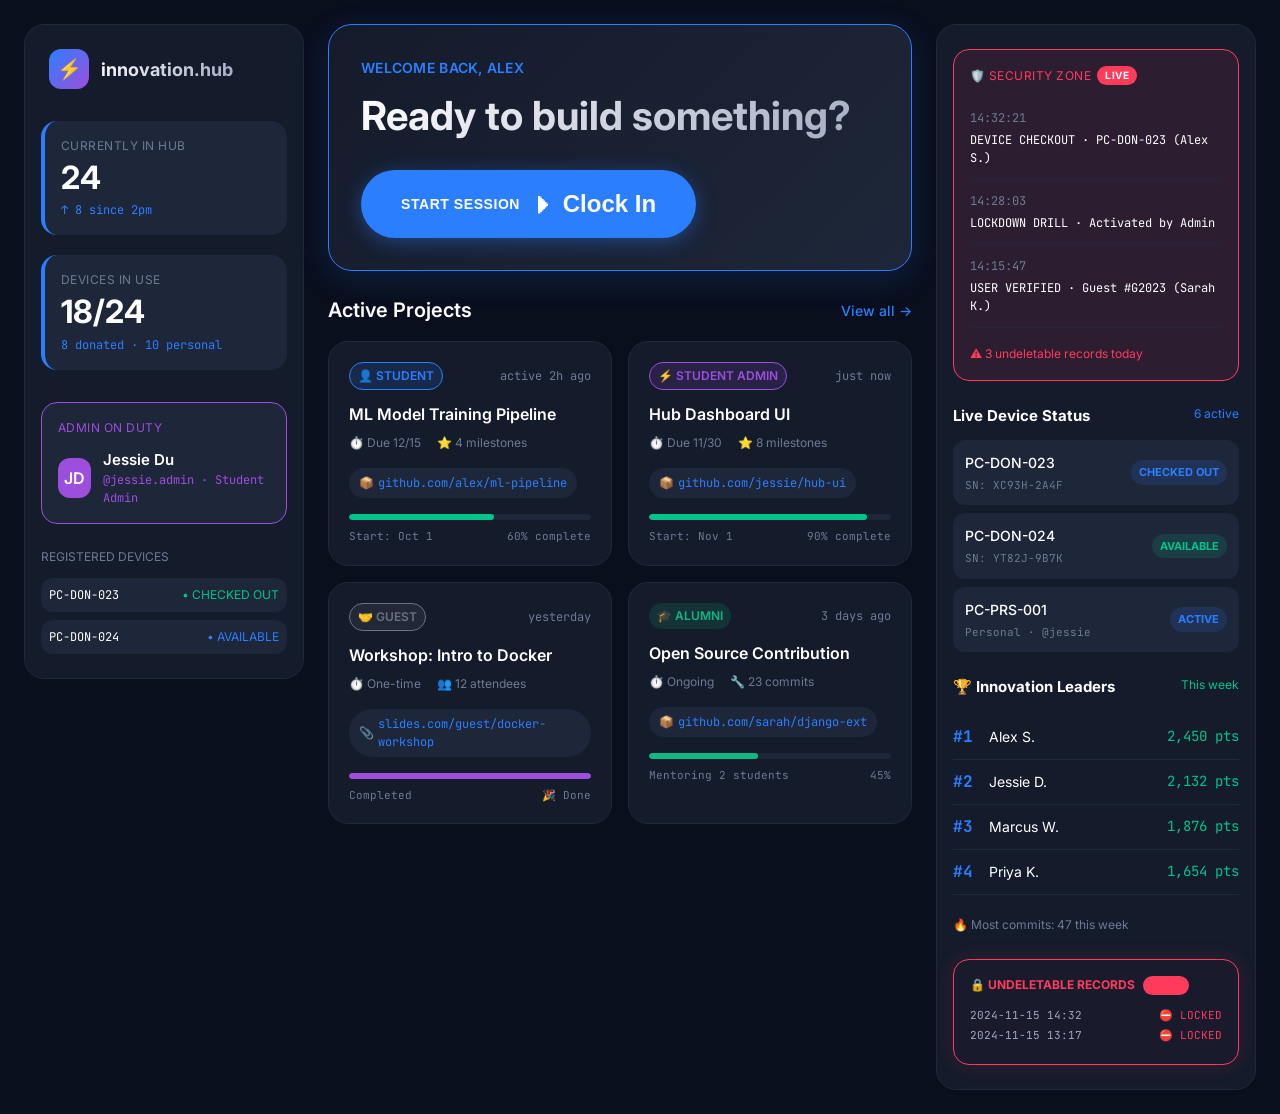
==== index.html @ 94e1a9c0 "first commit" ====
<!DOCTYPE html>
<html lang="en">
<head>
    <meta charset="UTF-8">
    <meta name="viewport" content="width=device-width, initial-scale=1.0">
    <title>Innovation Hub · Dashboard</title>
    <link rel="preconnect" href="https://fonts.googleapis.com">
    <link rel="preconnect" href="https://fonts.gstatic.com" crossorigin>
    <link href="https://fonts.googleapis.com/css2?family=Inter:wght@400;500;600;700&family=JetBrains+Mono:wght@400;500&display=swap" rel="stylesheet">
    <link rel="stylesheet" href="./static/css/color-pallee.css">
    <link rel="stylesheet" href="./static/css/typography-scale.css">
    <style>
        * {
            margin: 0;
            padding: 0;
            box-sizing: border-box;
        }

        body {
            font-family: 'Inter', sans-serif;
            background-color: #0A0F1E;
            color: #FFFFFF;
            line-height: 1.5;
            padding: 24px;
            min-height: 100vh;
        }

        .dashboard {
            max-width: 1440px;
            margin: 0 auto;
            display: grid;
            grid-template-columns: 280px 1fr 320px;
            gap: 24px;
        }

        /* Sidebar Styles */
        .sidebar {
            background-color: #141B2B;
            border-radius: 20px;
            padding: 24px 16px;
            height: fit-content;
            border: 1px solid #1E293B;
        }

        .hub-logo {
            display: flex;
            align-items: center;
            gap: 12px;
            margin-bottom: 32px;
            padding: 0 8px;
        }

        .logo-icon {
            width: 40px;
            height: 40px;
            background: linear-gradient(135deg, #2B7FFF, #9D4EDD);
            border-radius: 12px;
            display: flex;
            align-items: center;
            justify-content: center;
            font-weight: 700;
            font-size: 20px;
        }

        .logo-text {
            font-weight: 700;
            font-size: 18px;
            background: linear-gradient(135deg, #FFFFFF, #A0A8C0);
            -webkit-background-clip: text;
            -webkit-text-fill-color: transparent;
        }

        .stats-grid {
            display: flex;
            flex-direction: column;
            gap: 20px;
            margin-bottom: 32px;
        }

        .stat-item {
            background-color: #1E2639;
            border-radius: 16px;
            padding: 16px;
            border-left: 4px solid #2B7FFF;
        }

        .stat-label {
            font-size: 0.75rem;
            text-transform: uppercase;
            letter-spacing: 0.04em;
            color: #6E7A94;
            margin-bottom: 4px;
        }

        .stat-value {
            font-size: 2rem;
            font-weight: 700;
            line-height: 1.2;
        }

        .stat-sub {
            font-family: 'JetBrains Mono', monospace;
            font-size: 0.75rem;
            color: #2B7FFF;
            margin-top: 4px;
        }

        .admin-on-duty {
            background-color: #1E2639;
            border-radius: 16px;
            padding: 16px;
            border: 1px solid #9D4EDD;
        }

        .admin-header {
            font-size: 0.75rem;
            text-transform: uppercase;
            color: #9D4EDD;
            letter-spacing: 0.04em;
            margin-bottom: 12px;
        }

        .admin-profile {
            display: flex;
            align-items: center;
            gap: 12px;
        }

        .admin-avatar {
            width: 40px;
            height: 40px;
            background: #9D4EDD;
            border-radius: 12px;
            display: flex;
            align-items: center;
            justify-content: center;
            font-weight: 600;
        }

        .admin-info h4 {
            font-size: 0.9375rem;
            font-weight: 600;
        }

        .admin-info p {
            font-family: 'JetBrains Mono', monospace;
            font-size: 0.75rem;
            color: #9D4EDD;
        }

        /* Main Content */
        .main-content {
            display: flex;
            flex-direction: column;
            gap: 24px;
        }

        .hero-section {
            background: linear-gradient(135deg, #141B2B 0%, #1E2639 100%);
            border-radius: 24px;
            padding: 32px;
            border: 1px solid #2B7FFF;
            box-shadow: 0 8px 32px rgba(43, 127, 255, 0.15);
        }

        .welcome-message {
            font-size: 0.875rem;
            color: #2B7FFF;
            margin-bottom: 8px;
            font-weight: 600;
            letter-spacing: 0.02em;
        }

        .hero-title {
            font-size: 2.5rem;
            font-weight: 700;
            margin-bottom: 24px;
            background: linear-gradient(135deg, #FFFFFF, #A0A8C0);
            -webkit-background-clip: text;
            -webkit-text-fill-color: transparent;
        }

        .clock-button {
            background: #2B7FFF;
            border: none;
            color: white;
            font-size: 1.5rem;
            font-weight: 600;
            padding: 20px 40px;
            border-radius: 60px;
            cursor: pointer;
            transition: all 0.2s;
            box-shadow: 0 4px 20px rgba(43, 127, 255, 0.4);
            width: fit-content;
            display: inline-flex;
            align-items: center;
            gap: 12px;
        }

        .clock-button.active {
            background: #00C48C;
            box-shadow: 0 4px 20px rgba(0, 196, 140, 0.3);
        }

        .clock-button:active {
            transform: scale(0.98);
        }

        .clock-button .status-text {
            font-size: 0.875rem;
            font-weight: 700;
            text-transform: uppercase;
            letter-spacing: 0.04em;
        }

        /* Projects Grid */
        .section-header {
            display: flex;
            justify-content: space-between;
            align-items: center;
            margin-bottom: 16px;
        }

        .section-header h2 {
            font-size: 1.25rem;
            font-weight: 600;
        }

        .view-all {
            font-size: 0.875rem;
            color: #2B7FFF;
            text-decoration: none;
            font-weight: 500;
        }

        .projects-grid {
            display: grid;
            grid-template-columns: repeat(2, 1fr);
            gap: 16px;
        }

        .project-card {
            background-color: #141B2B;
            border-radius: 20px;
            padding: 20px;
            border: 1px solid #1E293B;
            transition: all 0.2s;
        }

        .project-card:hover {
            border-color: #2B7FFF;
            transform: translateY(-2px);
        }

        .project-header {
            display: flex;
            justify-content: space-between;
            align-items: center;
            margin-bottom: 12px;
        }

        .user-badge {
            display: flex;
            align-items: center;
            gap: 6px;
            padding: 4px 8px;
            border-radius: 30px;
            font-size: 0.75rem;
            font-weight: 600;
        }

        .badge-student {
            background: rgba(43, 127, 255, 0.15);
            color: #2B7FFF;
            border: 1px solid #2B7FFF;
        }

        .badge-admin {
            background: rgba(157, 78, 221, 0.15);
            color: #9D4EDD;
            border: 1px solid #9D4EDD;
        }

        .badge-guest {
            background: rgba(107, 114, 128, 0.15);
            color: #6B7280;
            border: 1px solid #6B7280;
        }

        .project-title {
            font-size: 1rem;
            font-weight: 600;
            margin-bottom: 8px;
        }

        .project-meta {
            display: flex;
            gap: 16px;
            margin-bottom: 16px;
            font-size: 0.75rem;
            color: #6E7A94;
        }

        .github-link {
            font-family: 'JetBrains Mono', monospace;
            font-size: 0.75rem;
            color: #2B7FFF;
            text-decoration: none;
            display: flex;
            align-items: center;
            gap: 4px;
            background: #1E2639;
            padding: 6px 10px;
            border-radius: 30px;
            width: fit-content;
        }

        .timeline-bar {
            background: #1E2639;
            height: 6px;
            border-radius: 3px;
            margin: 16px 0 8px;
            overflow: hidden;
        }

        .timeline-progress {
            height: 100%;
            background: #00C48C;
            border-radius: 3px;
            width: 75%; /* Example progress */
        }

        .timeline-labels {
            display: flex;
            justify-content: space-between;
            font-size: 0.6875rem;
            color: #6E7A94;
            font-family: 'JetBrains Mono', monospace;
        }

        /* Right Panel */
        .right-panel {
            background-color: #141B2B;
            border-radius: 20px;
            padding: 24px 16px;
            border: 1px solid #1E293B;
        }

        .security-status {
            background: rgba(255, 59, 92, 0.1);
            border: 1px solid #FF3B5C;
            border-radius: 16px;
            padding: 16px;
            margin-bottom: 24px;
        }

        .security-title {
            font-size: 0.75rem;
            text-transform: uppercase;
            color: #FF3B5C;
            letter-spacing: 0.04em;
            margin-bottom: 12px;
            display: flex;
            align-items: center;
            gap: 6px;
        }

        .security-badge {
            background: #FF3B5C;
            color: white;
            padding: 2px 8px;
            border-radius: 30px;
            font-size: 0.625rem;
            font-weight: 700;
        }

        .audit-entry {
            font-family: 'JetBrains Mono', monospace;
            font-size: 0.75rem;
            padding: 12px 0;
            border-bottom: 1px solid #1E293B;
        }

        .audit-entry:last-child {
            border-bottom: none;
        }

        .audit-time {
            color: #6E7A94;
            margin-bottom: 4px;
        }

        .audit-action {
            color: #FFFFFF;
        }

        .device-list {
            margin-top: 24px;
        }

        .device-item {
            display: flex;
            justify-content: space-between;
            align-items: center;
            padding: 12px;
            background: #1E2639;
            border-radius: 12px;
            margin-bottom: 8px;
        }

        .device-info {
            display: flex;
            flex-direction: column;
            gap: 4px;
        }

        .device-name {
            font-size: 0.875rem;
            font-weight: 500;
        }

        .device-serial {
            font-family: 'JetBrains Mono', monospace;
            font-size: 0.6875rem;
            color: #6E7A94;
        }

        .device-status {
            font-size: 0.6875rem;
            font-weight: 700;
            text-transform: uppercase;
            padding: 4px 8px;
            border-radius: 30px;
        }

        .status-available {
            background: rgba(0, 196, 140, 0.15);
            color: #00C48C;
        }

        .status-checkedout {
            background: rgba(43, 127, 255, 0.15);
            color: #2B7FFF;
        }

        .leaderboard-preview {
            margin-top: 24px;
        }

        .leaderboard-item {
            display: flex;
            align-items: center;
            gap: 12px;
            padding: 10px 0;
            border-bottom: 1px solid #1E293B;
        }

        .rank {
            font-family: 'JetBrains Mono', monospace;
            font-weight: 700;
            color: #2B7FFF;
            width: 24px;
        }

        .leaderboard-name {
            flex: 1;
            font-size: 0.875rem;
        }

        .leaderboard-points {
            font-family: 'JetBrains Mono', monospace;
            font-size: 0.875rem;
            color: #00C48C;
        }

        /* Session Summary Modal (Micro-interaction) */
        .session-summary {
            position: fixed;
            bottom: 24px;
            right: 24px;
            background: #1E2639;
            border-left: 4px solid #00C48C;
            border-radius: 16px;
            padding: 16px 24px;
            box-shadow: 0 8px 32px rgba(0, 0, 0, 0.4);
            animation: slideIn 0.3s ease;
            max-width: 320px;
        }

        .summary-title {
            font-size: 0.75rem;
            text-transform: uppercase;
            color: #00C48C;
            margin-bottom: 8px;
        }

        .summary-stats {
            display: flex;
            gap: 24px;
            font-family: 'JetBrains Mono', monospace;
        }

        .summary-stat {
            display: flex;
            flex-direction: column;
        }

        .summary-label {
            font-size: 0.625rem;
            color: #6E7A94;
        }

        .summary-value {
            font-size: 1rem;
            font-weight: 600;
        }

        @keyframes slideIn {
            from {
                transform: translateX(100%);
                opacity: 0;
            }
            to {
                transform: translateX(0);
                opacity: 1;
            }
        }

        /* Security Zone Glow */
        .undeletable-section {
            border: 1px solid #FF3B5C;
            box-shadow: 0 0 20px rgba(255, 59, 92, 0.15);
            border-radius: 16px;
            padding: 16px;
            margin-top: 24px;
            background: rgba(255, 59, 92, 0.02);
        }

        .undeletable-header {
            display: flex;
            align-items: center;
            gap: 8px;
            color: #FF3B5C;
            font-size: 0.75rem;
            font-weight: 700;
            text-transform: uppercase;
            margin-bottom: 12px;
        }
    </style>
</head>
<body>
    <div class="dashboard">
        <!-- Left Sidebar - Stats & Admin -->
        <aside class="sidebar">
            <div class="hub-logo">
                <div class="logo-icon">⚡</div>
                <div class="logo-text">innovation.hub</div>
            </div>

            <div class="stats-grid">
                <div class="stat-item">
                    <div class="stat-label">Currently in Hub</div>
                    <div class="stat-value">24</div>
                    <div class="stat-sub">↑ 8 since 2pm</div>
                </div>
                <div class="stat-item">
                    <div class="stat-label">Devices in Use</div>
                    <div class="stat-value">18/24</div>
                    <div class="stat-sub">8 donated · 10 personal</div>
                </div>
            </div>

            <div class="admin-on-duty">
                <div class="admin-header">Admin on duty</div>
                <div class="admin-profile">
                    <div class="admin-avatar">JD</div>
                    <div class="admin-info">
                        <h4>Jessie Du</h4>
                        <p>@jessie.admin · Student Admin</p>
                    </div>
                </div>
            </div>

            <!-- Quick device registry -->
            <div style="margin-top: 24px;">
                <div style="font-size:0.75rem; color:#6E7A94; margin-bottom:12px;">REGISTERED DEVICES</div>
                <div style="display:flex; flex-direction:column; gap:8px;">
                    <div style="display:flex; justify-content:space-between; align-items:center; padding:8px; background:#1E2639; border-radius:12px;">
                        <span style="font-family:'JetBrains Mono'; font-size:0.75rem;">PC-DON-023</span>
                        <span style="color:#00C48C; font-size:0.75rem;">• CHECKED OUT</span>
                    </div>
                    <div style="display:flex; justify-content:space-between; align-items:center; padding:8px; background:#1E2639; border-radius:12px;">
                        <span style="font-family:'JetBrains Mono'; font-size:0.75rem;">PC-DON-024</span>
                        <span style="color:#2B7FFF; font-size:0.75rem;">• AVAILABLE</span>
                    </div>
                </div>
            </div>
        </aside>

        <!-- Main Content Area -->
        <main class="main-content">
            <!-- Hero Section with Clock Button -->
            <section class="hero-section">
                <div class="welcome-message">WELCOME BACK, ALEX</div>
                <h1 class="hero-title">Ready to build something?</h1>
                <button class="clock-button" onclick="this.classList.toggle('active'); this.innerHTML = this.classList.contains('active') ? '<span class=\'status-text\'>ACTIVE SESSION</span> ⏸️ Pause' : '<span class=\'status-text\'>START SESSION</span> ⏵ Clock In'">
                    <span class="status-text">START SESSION</span> ⏵ Clock In
                </button>
            </section>

            <!-- Active Projects -->
            <div>
                <div class="section-header">
                    <h2>Active Projects</h2>
                    <a href="#" class="view-all">View all →</a>
                </div>

                <div class="projects-grid">
                    <!-- Project Card 1 - Student -->
                    <div class="project-card">
                        <div class="project-header">
                            <span class="user-badge badge-student">👤 STUDENT</span>
                            <span class="text-timestamp">active 2h ago</span>
                        </div>
                        <h3 class="project-title">ML Model Training Pipeline</h3>
                        <div class="project-meta">
                            <span>⏱️ Due 12/15</span>
                            <span>⭐ 4 milestones</span>
                        </div>
                        <a href="#" class="github-link">
                            <span>📦</span> github.com/alex/ml-pipeline
                        </a>
                        <div class="timeline-bar">
                            <div class="timeline-progress" style="width: 60%;"></div>
                        </div>
                        <div class="timeline-labels">
                            <span>Start: Oct 1</span>
                            <span>60% complete</span>
                        </div>
                    </div>

                    <!-- Project Card 2 - Admin -->
                    <div class="project-card">
                        <div class="project-header">
                            <span class="user-badge badge-admin">⚡ STUDENT ADMIN</span>
                            <span class="text-timestamp">just now</span>
                        </div>
                        <h3 class="project-title">Hub Dashboard UI</h3>
                        <div class="project-meta">
                            <span>⏱️ Due 11/30</span>
                            <span>⭐ 8 milestones</span>
                        </div>
                        <a href="#" class="github-link">
                            <span>📦</span> github.com/jessie/hub-ui
                        </a>
                        <div class="timeline-bar">
                            <div class="timeline-progress" style="width: 90%;"></div>
                        </div>
                        <div class="timeline-labels">
                            <span>Start: Nov 1</span>
                            <span>90% complete</span>
                        </div>
                    </div>

                    <!-- Project Card 3 - Guest -->
                    <div class="project-card">
                        <div class="project-header">
                            <span class="user-badge badge-guest">🤝 GUEST</span>
                            <span class="text-timestamp">yesterday</span>
                        </div>
                        <h3 class="project-title">Workshop: Intro to Docker</h3>
                        <div class="project-meta">
                            <span>⏱️ One-time</span>
                            <span>👥 12 attendees</span>
                        </div>
                        <a href="#" class="github-link">
                            <span>📎</span> slides.com/guest/docker-workshop
                        </a>
                        <div class="timeline-bar">
                            <div class="timeline-progress" style="width: 100%; background:#9D4EDD;"></div>
                        </div>
                        <div class="timeline-labels">
                            <span>Completed</span>
                            <span>🎉 Done</span>
                        </div>
                    </div>

                    <!-- Project Card 4 - Alumni -->
                    <div class="project-card">
                        <div class="project-header">
                            <span class="user-badge" style="background:rgba(16,185,129,0.15); color:#10B981; border-color:#10B981;">🎓 ALUMNI</span>
                            <span class="text-timestamp">3 days ago</span>
                        </div>
                        <h3 class="project-title">Open Source Contribution</h3>
                        <div class="project-meta">
                            <span>⏱️ Ongoing</span>
                            <span>🔧 23 commits</span>
                        </div>
                        <a href="#" class="github-link">
                            <span>📦</span> github.com/sarah/django-ext
                        </a>
                        <div class="timeline-bar">
                            <div class="timeline-progress" style="width: 45%; background:#10B981;"></div>
                        </div>
                        <div class="timeline-labels">
                            <span>Mentoring 2 students</span>
                            <span>45%</span>
                        </div>
                    </div>
                </div>
            </div>
        </main>

        <!-- Right Panel - Security, Devices, Leaderboard -->
        <aside class="right-panel">
            <!-- Security Zone -->
            <div class="security-status">
                <div class="security-title">
                    <span>🛡️ SECURITY ZONE</span>
                    <span class="security-badge">LIVE</span>
                </div>
                <div class="audit-entry">
                    <div class="audit-time">14:32:21</div>
                    <div class="audit-action">DEVICE CHECKOUT · PC-DON-023 (Alex S.)</div>
                </div>
                <div class="audit-entry">
                    <div class="audit-time">14:28:03</div>
                    <div class="audit-action">LOCKDOWN DRILL · Activated by Admin</div>
                </div>
                <div class="audit-entry">
                    <div class="audit-time">14:15:47</div>
                    <div class="audit-action">USER VERIFIED · Guest #G2023 (Sarah K.)</div>
                </div>
                <div style="margin-top:12px;">
                    <span style="font-size:0.75rem; color:#FF3B5C;">⚠️ 3 undeletable records today</span>
                </div>
            </div>

            <!-- Live Device Status -->
            <div class="device-list">
                <div style="display:flex; justify-content:space-between; margin-bottom:12px;">
                    <h3 style="font-size:0.9375rem;">Live Device Status</h3>
                    <span style="font-size:0.75rem; color:#2B7FFF;">6 active</span>
                </div>
                <div class="device-item">
                    <div class="device-info">
                        <span class="device-name">PC-DON-023</span>
                        <span class="device-serial">SN: XC93H-2A4F</span>
                    </div>
                    <span class="device-status status-checkedout">CHECKED OUT</span>
                </div>
                <div class="device-item">
                    <div class="device-info">
                        <span class="device-name">PC-DON-024</span>
                        <span class="device-serial">SN: YT82J-9B7K</span>
                    </div>
                    <span class="device-status status-available">AVAILABLE</span>
                </div>
                <div class="device-item">
                    <div class="device-info">
                        <span class="device-name">PC-PRS-001</span>
                        <span class="device-serial">Personal · @jessie</span>
                    </div>
                    <span class="device-status status-checkedout">ACTIVE</span>
                </div>
            </div>

            <!-- Leaderboard Preview -->
            <div class="leaderboard-preview">
                <div style="display:flex; justify-content:space-between; margin-bottom:16px;">
                    <h3 style="font-size:0.9375rem;">🏆 Innovation Leaders</h3>
                    <span style="font-size:0.75rem; color:#00C48C;">This week</span>
                </div>
                <div class="leaderboard-item">
                    <span class="rank">#1</span>
                    <span class="leaderboard-name">Alex S.</span>
                    <span class="leaderboard-points">2,450 pts</span>
                </div>
                <div class="leaderboard-item">
                    <span class="rank">#2</span>
                    <span class="leaderboard-name">Jessie D.</span>
                    <span class="leaderboard-points">2,132 pts</span>
                </div>
                <div class="leaderboard-item">
                    <span class="rank">#3</span>
                    <span class="leaderboard-name">Marcus W.</span>
                    <span class="leaderboard-points">1,876 pts</span>
                </div>
                <div class="leaderboard-item">
                    <span class="rank">#4</span>
                    <span class="leaderboard-name">Priya K.</span>
                    <span class="leaderboard-points">1,654 pts</span>
                </div>
                <div style="margin-top:16px;">
                    <span style="font-size:0.75rem; color:#6E7A94;">🔥 Most commits: 47 this week</span>
                </div>
            </div>

            <!-- Undeletable Records Section (Admin Only) -->
            <div class="undeletable-section">
                <div class="undeletable-header">
                    <span>🔒 UNDELETABLE RECORDS</span>
                    <span style="font-size:0.625rem; background:#FF3B5C; padding:2px 6px; border-radius:30px;">ADMIN</span>
                </div>
                <div style="font-family:'JetBrains Mono'; font-size:0.6875rem; color:#A0A8C0;">
                    <div style="display:flex; justify-content:space-between; margin-bottom:4px;">
                        <span>2024-11-15 14:32</span>
                        <span style="color:#FF3B5C;">⛔ LOCKED</span>
                    </div>
                    <div style="display:flex; justify-content:space-between; margin-bottom:4px;">
                        <span>2024-11-15 13:17</span>
                        <span style="color:#FF3B5C;">⛔ LOCKED</span>
                    </div>
                </div>
            </div>
        </aside>

        <!-- Session Summary Micro-interaction (Shown after clock-out) -->
        <div class="session-summary" style="display: none;" id="sessionSummary">
            <div class="summary-title">SESSION COMPLETE</div>
            <div class="summary-stats">
                <div class="summary-stat">
                    <span class="summary-label">ACTIVE</span>
                    <span class="summary-value">3h 20m</span>
                </div>
                <div class="summary-stat">
                    <span class="summary-label">PAUSED</span>
                    <span class="summary-value">24m</span>
                </div>
                <div class="summary-stat">
                    <span class="summary-label">DEVICE</span>
                    <span class="summary-value">PC-04</span>
                </div>
            </div>
        </div>
    </div>

    <script>
        // Toggle session summary demo
        document.querySelector('.clock-button').addEventListener('click', function(e) {
            if (!this.classList.contains('active')) {
                // Clock out - show summary
                document.getElementById('sessionSummary').style.display = 'block';
                setTimeout(() => {
                    document.getElementById('sessionSummary').style.display = 'none';
                }, 4000);
            }
        });
    </script>
</body>
</html>
---- static/css/color-pallee.css ----
:root {
  /* Primary Backgrounds */
  --bg-deep-space: #0A0F1E;      /* Main background */
  --bg-elevated: #141B2B;        /* Cards & sidebars */
  --bg-higher: #1E2639;          /* Hover states, inputs */
  
  /* Accent Colors */
  --accent-cyber-blue: #2B7FFF;   /* Primary actions, links */
  --accent-success-green: #00C48C; /* Active, clocked in */
  --accent-warning-orange: #FF8800; /* Paused, warnings */
  --accent-alert-red: #FF3B5C;     /* Security alerts, errors */
  
  /* Role-based Borders */
  --role-student: #2B7FFF;        /* Blue - Active Student */
  --role-admin: #9D4EDD;           /* Purple - Student Admin */
  --role-guest: #6B7280;           /* Gray - Guest */
  --role-alumni: #10B981;           /* Green - Alumni */
  
  /* Text Colors */
  --text-primary: #FFFFFF;
  --text-secondary: #A0A8C0;
  --text-tertiary: #6E7A94;
  --text-on-accent: #FFFFFF;
  
  /* Borders & Dividers */
  --border-subtle: #1E293B;
  --border-focus: #2B7FFF;
  
  /* Security Zone (Undeletable Records) */
  --security-glow: rgba(255, 59, 92, 0.15);
  --security-border: #FF3B5C;
}
---- static/css/typography-scale.css ----
/* Font Families */
:root {
  --font-primary: 'Inter', -apple-system, BlinkMacSystemFont, sans-serif;
  --font-mono: 'JetBrains Mono', 'Source Code Pro', monospace;
}

/* Type Scale */
.text-display {  /* Dashboard titles */
  font-family: var(--font-primary);
  font-size: 2.5rem;
  font-weight: 700;
  line-height: 1.2;
  letter-spacing: -0.02em;
}

.text-heading {  /* Section headers */
  font-family: var(--font-primary);
  font-size: 1.25rem;
  font-weight: 600;
  line-height: 1.4;
}

.text-body {     /* Descriptions, project text */
  font-family: var(--font-primary);
  font-size: 0.9375rem;
  font-weight: 400;
  line-height: 1.5;
  color: var(--text-secondary);
}

.text-mono {     /* Serial numbers, MAC addresses, GitHub links */
  font-family: var(--font-mono);
  font-size: 0.875rem;
  font-weight: 400;
  letter-spacing: -0.01em;
}

.text-status {   /* CLOCKED IN, PAUSED, etc */
  font-family: var(--font-primary);
  font-size: 0.75rem;
  font-weight: 700;
  text-transform: uppercase;
  letter-spacing: 0.04em;
}

.text-timestamp { /* 2 min ago, 14:32 */
  font-family: var(--font-mono);
  font-size: 0.75rem;
  color: var(--text-tertiary);
}
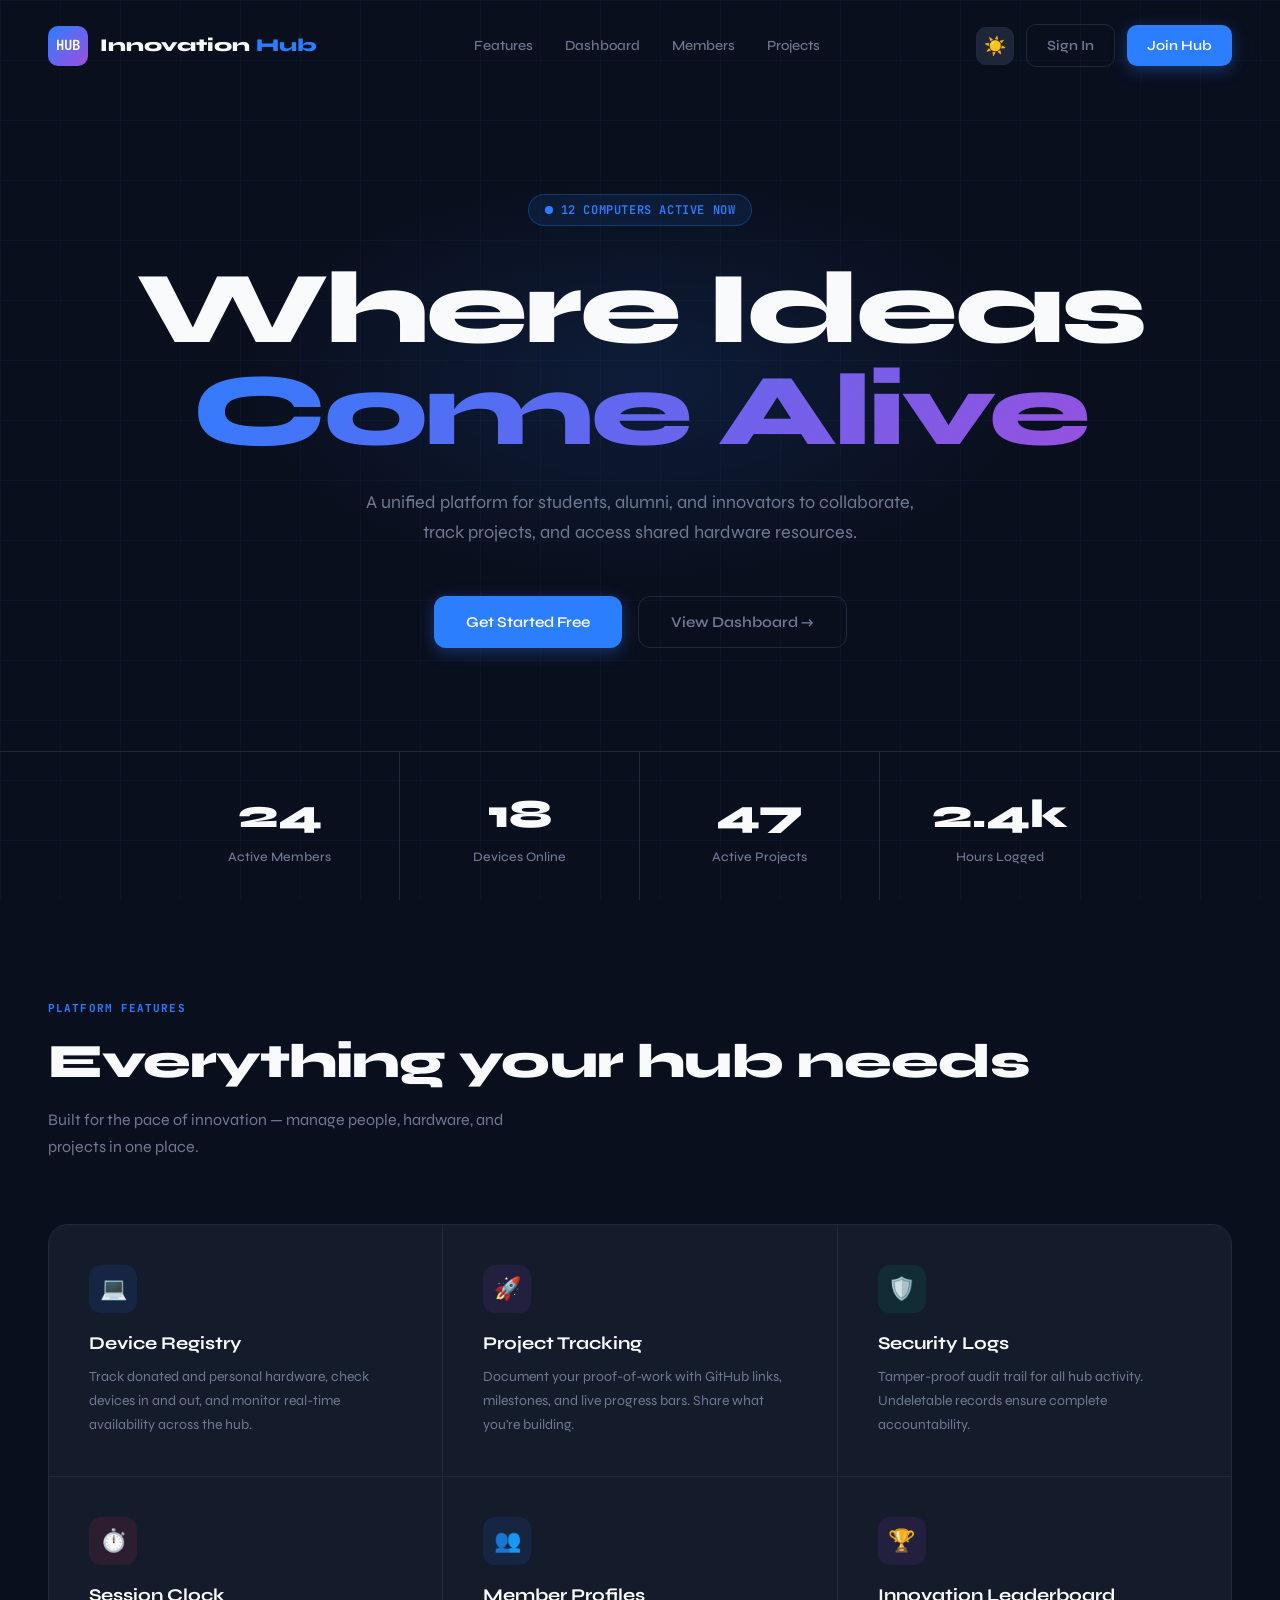
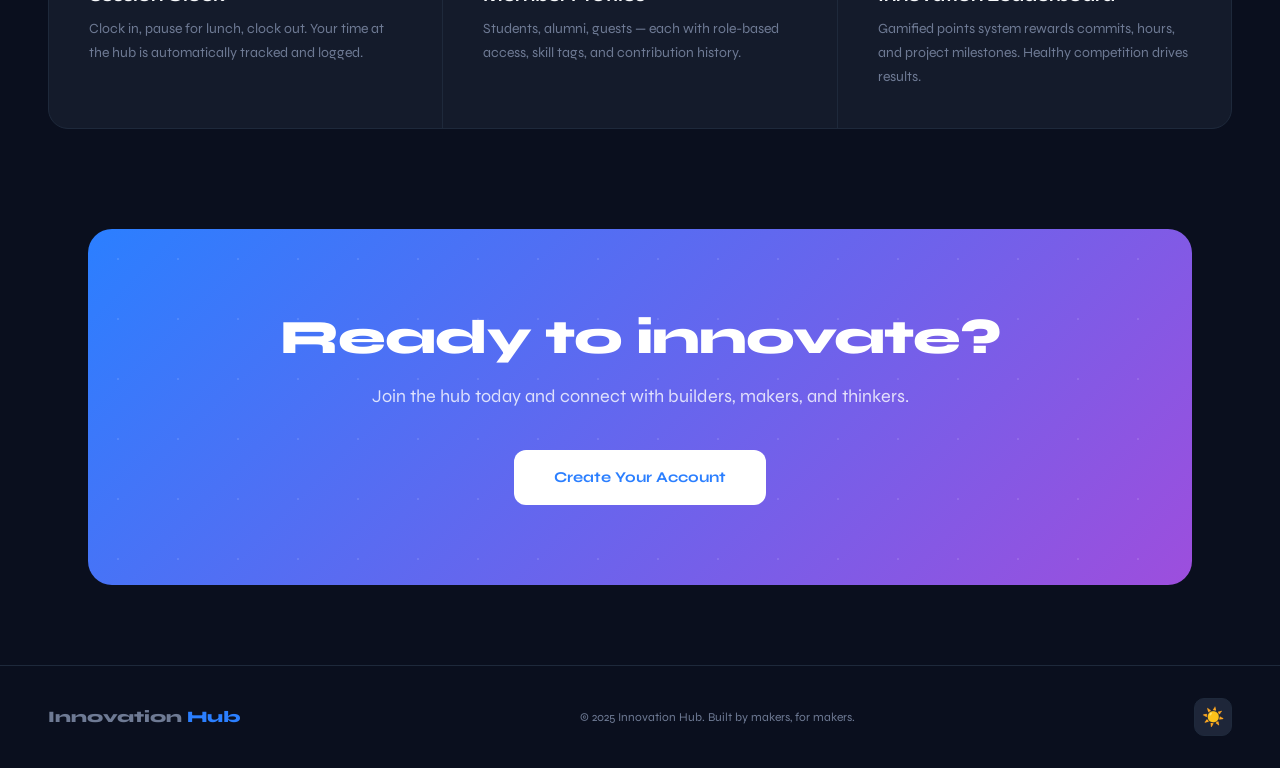
==== commit 880034c9: "new UI pages" ====
--- a/index.html
+++ b/index.html
@@ -1,851 +1,292 @@
 <!DOCTYPE html>
-<html lang="en">
+<html lang="en" data-theme="dark">
 <head>
-    <meta charset="UTF-8">
-    <meta name="viewport" content="width=device-width, initial-scale=1.0">
-    <title>Innovation Hub · Dashboard</title>
-    <link rel="preconnect" href="https://fonts.googleapis.com">
-    <link rel="preconnect" href="https://fonts.gstatic.com" crossorigin>
-    <link href="https://fonts.googleapis.com/css2?family=Inter:wght@400;500;600;700&family=JetBrains+Mono:wght@400;500&display=swap" rel="stylesheet">
-    <link rel="stylesheet" href="./static/css/color-pallee.css">
-    <link rel="stylesheet" href="./static/css/typography-scale.css">
-    <style>
-        * {
-            margin: 0;
-            padding: 0;
-            box-sizing: border-box;
-        }
-
-        body {
-            font-family: 'Inter', sans-serif;
-            background-color: #0A0F1E;
-            color: #FFFFFF;
-            line-height: 1.5;
-            padding: 24px;
-            min-height: 100vh;
-        }
-
-        .dashboard {
-            max-width: 1440px;
-            margin: 0 auto;
-            display: grid;
-            grid-template-columns: 280px 1fr 320px;
-            gap: 24px;
-        }
-
-        /* Sidebar Styles */
-        .sidebar {
-            background-color: #141B2B;
-            border-radius: 20px;
-            padding: 24px 16px;
-            height: fit-content;
-            border: 1px solid #1E293B;
-        }
-
-        .hub-logo {
-            display: flex;
-            align-items: center;
-            gap: 12px;
-            margin-bottom: 32px;
-            padding: 0 8px;
-        }
-
-        .logo-icon {
-            width: 40px;
-            height: 40px;
-            background: linear-gradient(135deg, #2B7FFF, #9D4EDD);
-            border-radius: 12px;
-            display: flex;
-            align-items: center;
-            justify-content: center;
-            font-weight: 700;
-            font-size: 20px;
-        }
-
-        .logo-text {
-            font-weight: 700;
-            font-size: 18px;
-            background: linear-gradient(135deg, #FFFFFF, #A0A8C0);
-            -webkit-background-clip: text;
-            -webkit-text-fill-color: transparent;
-        }
-
-        .stats-grid {
-            display: flex;
-            flex-direction: column;
-            gap: 20px;
-            margin-bottom: 32px;
-        }
-
-        .stat-item {
-            background-color: #1E2639;
-            border-radius: 16px;
-            padding: 16px;
-            border-left: 4px solid #2B7FFF;
-        }
-
-        .stat-label {
-            font-size: 0.75rem;
-            text-transform: uppercase;
-            letter-spacing: 0.04em;
-            color: #6E7A94;
-            margin-bottom: 4px;
-        }
-
-        .stat-value {
-            font-size: 2rem;
-            font-weight: 700;
-            line-height: 1.2;
-        }
-
-        .stat-sub {
-            font-family: 'JetBrains Mono', monospace;
-            font-size: 0.75rem;
-            color: #2B7FFF;
-            margin-top: 4px;
-        }
-
-        .admin-on-duty {
-            background-color: #1E2639;
-            border-radius: 16px;
-            padding: 16px;
-            border: 1px solid #9D4EDD;
-        }
-
-        .admin-header {
-            font-size: 0.75rem;
-            text-transform: uppercase;
-            color: #9D4EDD;
-            letter-spacing: 0.04em;
-            margin-bottom: 12px;
-        }
-
-        .admin-profile {
-            display: flex;
-            align-items: center;
-            gap: 12px;
-        }
-
-        .admin-avatar {
-            width: 40px;
-            height: 40px;
-            background: #9D4EDD;
-            border-radius: 12px;
-            display: flex;
-            align-items: center;
-            justify-content: center;
-            font-weight: 600;
-        }
-
-        .admin-info h4 {
-            font-size: 0.9375rem;
-            font-weight: 600;
-        }
-
-        .admin-info p {
-            font-family: 'JetBrains Mono', monospace;
-            font-size: 0.75rem;
-            color: #9D4EDD;
-        }
-
-        /* Main Content */
-        .main-content {
-            display: flex;
-            flex-direction: column;
-            gap: 24px;
-        }
-
-        .hero-section {
-            background: linear-gradient(135deg, #141B2B 0%, #1E2639 100%);
-            border-radius: 24px;
-            padding: 32px;
-            border: 1px solid #2B7FFF;
-            box-shadow: 0 8px 32px rgba(43, 127, 255, 0.15);
-        }
-
-        .welcome-message {
-            font-size: 0.875rem;
-            color: #2B7FFF;
-            margin-bottom: 8px;
-            font-weight: 600;
-            letter-spacing: 0.02em;
-        }
-
-        .hero-title {
-            font-size: 2.5rem;
-            font-weight: 700;
-            margin-bottom: 24px;
-            background: linear-gradient(135deg, #FFFFFF, #A0A8C0);
-            -webkit-background-clip: text;
-            -webkit-text-fill-color: transparent;
-        }
-
-        .clock-button {
-            background: #2B7FFF;
-            border: none;
-            color: white;
-            font-size: 1.5rem;
-            font-weight: 600;
-            padding: 20px 40px;
-            border-radius: 60px;
-            cursor: pointer;
-            transition: all 0.2s;
-            box-shadow: 0 4px 20px rgba(43, 127, 255, 0.4);
-            width: fit-content;
-            display: inline-flex;
-            align-items: center;
-            gap: 12px;
-        }
-
-        .clock-button.active {
-            background: #00C48C;
-            box-shadow: 0 4px 20px rgba(0, 196, 140, 0.3);
-        }
-
-        .clock-button:active {
-            transform: scale(0.98);
-        }
-
-        .clock-button .status-text {
-            font-size: 0.875rem;
-            font-weight: 700;
-            text-transform: uppercase;
-            letter-spacing: 0.04em;
-        }
-
-        /* Projects Grid */
-        .section-header {
-            display: flex;
-            justify-content: space-between;
-            align-items: center;
-            margin-bottom: 16px;
-        }
-
-        .section-header h2 {
-            font-size: 1.25rem;
-            font-weight: 600;
-        }
-
-        .view-all {
-            font-size: 0.875rem;
-            color: #2B7FFF;
-            text-decoration: none;
-            font-weight: 500;
-        }
-
-        .projects-grid {
-            display: grid;
-            grid-template-columns: repeat(2, 1fr);
-            gap: 16px;
-        }
-
-        .project-card {
-            background-color: #141B2B;
-            border-radius: 20px;
-            padding: 20px;
-            border: 1px solid #1E293B;
-            transition: all 0.2s;
-        }
-
-        .project-card:hover {
-            border-color: #2B7FFF;
-            transform: translateY(-2px);
-        }
-
-        .project-header {
-            display: flex;
-            justify-content: space-between;
-            align-items: center;
-            margin-bottom: 12px;
-        }
-
-        .user-badge {
-            display: flex;
-            align-items: center;
-            gap: 6px;
-            padding: 4px 8px;
-            border-radius: 30px;
-            font-size: 0.75rem;
-            font-weight: 600;
-        }
-
-        .badge-student {
-            background: rgba(43, 127, 255, 0.15);
-            color: #2B7FFF;
-            border: 1px solid #2B7FFF;
-        }
-
-        .badge-admin {
-            background: rgba(157, 78, 221, 0.15);
-            color: #9D4EDD;
-            border: 1px solid #9D4EDD;
-        }
-
-        .badge-guest {
-            background: rgba(107, 114, 128, 0.15);
-            color: #6B7280;
-            border: 1px solid #6B7280;
-        }
-
-        .project-title {
-            font-size: 1rem;
-            font-weight: 600;
-            margin-bottom: 8px;
-        }
-
-        .project-meta {
-            display: flex;
-            gap: 16px;
-            margin-bottom: 16px;
-            font-size: 0.75rem;
-            color: #6E7A94;
-        }
-
-        .github-link {
-            font-family: 'JetBrains Mono', monospace;
-            font-size: 0.75rem;
-            color: #2B7FFF;
-            text-decoration: none;
-            display: flex;
-            align-items: center;
-            gap: 4px;
-            background: #1E2639;
-            padding: 6px 10px;
-            border-radius: 30px;
-            width: fit-content;
-        }
-
-        .timeline-bar {
-            background: #1E2639;
-            height: 6px;
-            border-radius: 3px;
-            margin: 16px 0 8px;
-            overflow: hidden;
-        }
-
-        .timeline-progress {
-            height: 100%;
-            background: #00C48C;
-            border-radius: 3px;
-            width: 75%; /* Example progress */
-        }
-
-        .timeline-labels {
-            display: flex;
-            justify-content: space-between;
-            font-size: 0.6875rem;
-            color: #6E7A94;
-            font-family: 'JetBrains Mono', monospace;
-        }
-
-        /* Right Panel */
-        .right-panel {
-            background-color: #141B2B;
-            border-radius: 20px;
-            padding: 24px 16px;
-            border: 1px solid #1E293B;
-        }
-
-        .security-status {
-            background: rgba(255, 59, 92, 0.1);
-            border: 1px solid #FF3B5C;
-            border-radius: 16px;
-            padding: 16px;
-            margin-bottom: 24px;
-        }
-
-        .security-title {
-            font-size: 0.75rem;
-            text-transform: uppercase;
-            color: #FF3B5C;
-            letter-spacing: 0.04em;
-            margin-bottom: 12px;
-            display: flex;
-            align-items: center;
-            gap: 6px;
-        }
-
-        .security-badge {
-            background: #FF3B5C;
-            color: white;
-            padding: 2px 8px;
-            border-radius: 30px;
-            font-size: 0.625rem;
-            font-weight: 700;
-        }
-
-        .audit-entry {
-            font-family: 'JetBrains Mono', monospace;
-            font-size: 0.75rem;
-            padding: 12px 0;
-            border-bottom: 1px solid #1E293B;
-        }
-
-        .audit-entry:last-child {
-            border-bottom: none;
-        }
-
-        .audit-time {
-            color: #6E7A94;
-            margin-bottom: 4px;
-        }
-
-        .audit-action {
-            color: #FFFFFF;
-        }
-
-        .device-list {
-            margin-top: 24px;
-        }
-
-        .device-item {
-            display: flex;
-            justify-content: space-between;
-            align-items: center;
-            padding: 12px;
-            background: #1E2639;
-            border-radius: 12px;
-            margin-bottom: 8px;
-        }
-
-        .device-info {
-            display: flex;
-            flex-direction: column;
-            gap: 4px;
-        }
-
-        .device-name {
-            font-size: 0.875rem;
-            font-weight: 500;
-        }
-
-        .device-serial {
-            font-family: 'JetBrains Mono', monospace;
-            font-size: 0.6875rem;
-            color: #6E7A94;
-        }
-
-        .device-status {
-            font-size: 0.6875rem;
-            font-weight: 700;
-            text-transform: uppercase;
-            padding: 4px 8px;
-            border-radius: 30px;
-        }
-
-        .status-available {
-            background: rgba(0, 196, 140, 0.15);
-            color: #00C48C;
-        }
-
-        .status-checkedout {
-            background: rgba(43, 127, 255, 0.15);
-            color: #2B7FFF;
-        }
-
-        .leaderboard-preview {
-            margin-top: 24px;
-        }
-
-        .leaderboard-item {
-            display: flex;
-            align-items: center;
-            gap: 12px;
-            padding: 10px 0;
-            border-bottom: 1px solid #1E293B;
-        }
-
-        .rank {
-            font-family: 'JetBrains Mono', monospace;
-            font-weight: 700;
-            color: #2B7FFF;
-            width: 24px;
-        }
-
-        .leaderboard-name {
-            flex: 1;
-            font-size: 0.875rem;
-        }
-
-        .leaderboard-points {
-            font-family: 'JetBrains Mono', monospace;
-            font-size: 0.875rem;
-            color: #00C48C;
-        }
-
-        /* Session Summary Modal (Micro-interaction) */
-        .session-summary {
-            position: fixed;
-            bottom: 24px;
-            right: 24px;
-            background: #1E2639;
-            border-left: 4px solid #00C48C;
-            border-radius: 16px;
-            padding: 16px 24px;
-            box-shadow: 0 8px 32px rgba(0, 0, 0, 0.4);
-            animation: slideIn 0.3s ease;
-            max-width: 320px;
-        }
-
-        .summary-title {
-            font-size: 0.75rem;
-            text-transform: uppercase;
-            color: #00C48C;
-            margin-bottom: 8px;
-        }
-
-        .summary-stats {
-            display: flex;
-            gap: 24px;
-            font-family: 'JetBrains Mono', monospace;
-        }
-
-        .summary-stat {
-            display: flex;
-            flex-direction: column;
-        }
-
-        .summary-label {
-            font-size: 0.625rem;
-            color: #6E7A94;
-        }
-
-        .summary-value {
-            font-size: 1rem;
-            font-weight: 600;
-        }
-
-        @keyframes slideIn {
-            from {
-                transform: translateX(100%);
-                opacity: 0;
-            }
-            to {
-                transform: translateX(0);
-                opacity: 1;
-            }
-        }
-
-        /* Security Zone Glow */
-        .undeletable-section {
-            border: 1px solid #FF3B5C;
-            box-shadow: 0 0 20px rgba(255, 59, 92, 0.15);
-            border-radius: 16px;
-            padding: 16px;
-            margin-top: 24px;
-            background: rgba(255, 59, 92, 0.02);
-        }
-
-        .undeletable-header {
-            display: flex;
-            align-items: center;
-            gap: 8px;
-            color: #FF3B5C;
-            font-size: 0.75rem;
-            font-weight: 700;
-            text-transform: uppercase;
-            margin-bottom: 12px;
-        }
-    </style>
+<meta charset="UTF-8">
+<meta name="viewport" content="width=device-width, initial-scale=1.0">
+<title>Innovation Hub · Home</title>
+<link rel="preconnect" href="https://fonts.googleapis.com">
+<link href="https://fonts.googleapis.com/css2?family=Syne:wght@400;500;600;700;800&family=JetBrains+Mono:wght@400;500;700&display=swap" rel="stylesheet">
+<link rel="stylesheet" href="shared.css">
+<style>
+/* HOME PAGE SPECIFIC */
+.home-hero {
+  min-height: 100vh;
+  display: flex;
+  flex-direction: column;
+  position: relative;
+  overflow: hidden;
+}
+
+.home-nav {
+  display: flex;
+  align-items: center;
+  justify-content: space-between;
+  padding: 24px 48px;
+  position: relative;
+  z-index: 10;
+}
+
+.nav-logo { display: flex; align-items: center; gap: 12px; text-decoration: none; }
+.nav-logo-icon {
+  width: 40px; height: 40px;
+  background: linear-gradient(135deg, var(--accent), var(--accent2));
+  border-radius: 10px;
+  display: flex; align-items: center; justify-content: center;
+  font-family: 'JetBrains Mono', monospace;
+  font-weight: 700; font-size: 14px; color: #fff;
+}
+.nav-logo-text { font-size: 18px; font-weight: 800; color: var(--text); }
+.nav-logo-text span { color: var(--accent); }
+
+.nav-links { display: flex; gap: 32px; }
+.nav-links a { color: var(--text-muted); text-decoration: none; font-size: 14px; font-weight: 500; transition: color 0.2s; }
+.nav-links a:hover { color: var(--text); }
+
+.nav-actions { display: flex; align-items: center; gap: 12px; }
+
+.hero-content {
+  flex: 1;
+  display: flex;
+  flex-direction: column;
+  align-items: center;
+  justify-content: center;
+  text-align: center;
+  padding: 60px 48px;
+  position: relative;
+  z-index: 5;
+}
+
+.hero-badge {
+  display: inline-flex; align-items: center; gap: 8px;
+  background: rgba(43,127,255,0.1); border: 1px solid rgba(43,127,255,0.3);
+  border-radius: 30px; padding: 6px 16px;
+  font-size: 12px; font-weight: 600; color: var(--accent);
+  font-family: 'JetBrains Mono', monospace;
+  letter-spacing: 0.05em; text-transform: uppercase;
+  margin-bottom: 32px;
+}
+.hero-badge::before { content:''; width:8px; height:8px; background:var(--accent); border-radius:50%; animation: pulse-dot 2s infinite; }
+@keyframes pulse-dot { 0%,100%{opacity:1;transform:scale(1)} 50%{opacity:0.5;transform:scale(0.8)} }
+
+.hero-title {
+  font-size: clamp(3rem, 8vw, 7rem);
+  font-weight: 800;
+  line-height: 1;
+  margin-bottom: 24px;
+  letter-spacing: -0.03em;
+}
+.hero-title .line1 { display: block; color: var(--text); }
+.hero-title .line2 { display: block; background: linear-gradient(135deg, var(--accent), var(--accent2)); -webkit-background-clip: text; -webkit-text-fill-color: transparent; }
+
+.hero-sub {
+  font-size: 18px; color: var(--text-muted);
+  max-width: 560px; line-height: 1.7; margin-bottom: 48px;
+}
+
+.hero-cta { display: flex; gap: 16px; flex-wrap: wrap; justify-content: center; }
+
+.hero-bg-grid {
+  position: absolute; inset: 0; z-index: 1;
+  background-image: linear-gradient(rgba(43,127,255,0.05) 1px, transparent 1px), linear-gradient(90deg, rgba(43,127,255,0.05) 1px, transparent 1px);
+  background-size: 60px 60px;
+}
+.hero-bg-glow {
+  position: absolute; top: 20%; left: 50%; transform: translateX(-50%);
+  width: 800px; height: 400px;
+  background: radial-gradient(ellipse, rgba(43,127,255,0.12) 0%, transparent 70%);
+  z-index: 2; pointer-events: none;
+}
+
+.stats-strip {
+  display: flex; justify-content: center; gap: 0;
+  border-top: 1px solid var(--border);
+  position: relative; z-index: 10;
+}
+.stat-item {
+  flex: 1; max-width: 240px;
+  padding: 32px;
+  text-align: center;
+  border-right: 1px solid var(--border);
+}
+.stat-item:last-child { border-right: none; }
+.stat-num { font-size: 2.5rem; font-weight: 800; color: var(--text); display: block; }
+.stat-label { font-size: 13px; color: var(--text-muted); margin-top: 4px; font-weight: 500; }
+
+.features-section { padding: 100px 48px; }
+.section-label {
+  font-family: 'JetBrains Mono', monospace;
+  font-size: 11px; font-weight: 700; letter-spacing: 0.1em;
+  text-transform: uppercase; color: var(--accent);
+  margin-bottom: 16px;
+}
+.section-title { font-size: clamp(2rem, 4vw, 3rem); font-weight: 800; color: var(--text); margin-bottom: 16px; letter-spacing: -0.02em; }
+.section-sub { font-size: 16px; color: var(--text-muted); max-width: 500px; line-height: 1.7; }
+
+.features-grid {
+  display: grid; grid-template-columns: repeat(auto-fit, minmax(300px, 1fr)); gap: 1px;
+  background: var(--border); border: 1px solid var(--border); border-radius: 20px; overflow: hidden;
+  margin-top: 64px;
+}
+.feature-card {
+  background: var(--surface); padding: 40px;
+  transition: background 0.2s;
+}
+.feature-card:hover { background: var(--surface-hover); }
+.feature-icon {
+  width: 48px; height: 48px; border-radius: 12px;
+  display: flex; align-items: center; justify-content: center;
+  font-size: 22px; margin-bottom: 20px;
+}
+.feature-card h3 { font-size: 18px; font-weight: 700; color: var(--text); margin-bottom: 10px; }
+.feature-card p { font-size: 14px; color: var(--text-muted); line-height: 1.7; }
+
+.cta-section {
+  margin: 0 48px 80px;
+  background: linear-gradient(135deg, var(--accent) 0%, var(--accent2) 100%);
+  border-radius: 24px; padding: 80px;
+  text-align: center; position: relative; overflow: hidden;
+}
+.cta-section::before {
+  content: ''; position: absolute; inset: 0;
+  background: url("data:image/svg+xml,%3Csvg width='60' height='60' xmlns='http://www.w3.org/2000/svg'%3E%3Ccircle cx='30' cy='30' r='1' fill='rgba(255,255,255,0.15)'/%3E%3C/svg%3E");
+}
+.cta-section h2 { font-size: 3rem; font-weight: 800; color: #fff; margin-bottom: 16px; letter-spacing: -0.02em; position: relative; }
+.cta-section p { font-size: 18px; color: rgba(255,255,255,0.8); margin-bottom: 40px; position: relative; }
+.cta-section .btn-white {
+  background: #fff; color: var(--accent); font-weight: 700;
+  padding: 16px 40px; border-radius: 12px; font-size: 15px;
+  border: none; cursor: pointer; text-decoration: none;
+  display: inline-block; transition: transform 0.2s, box-shadow 0.2s;
+  position: relative;
+}
+.cta-section .btn-white:hover { transform: translateY(-2px); box-shadow: 0 12px 40px rgba(0,0,0,0.2); }
+
+footer {
+  border-top: 1px solid var(--border);
+  padding: 32px 48px;
+  display: flex; justify-content: space-between; align-items: center;
+}
+footer .foot-logo { font-size: 16px; font-weight: 800; color: var(--text-muted); }
+footer .foot-logo span { color: var(--accent); }
+footer p { font-size: 12px; color: var(--text-muted); }
+</style>
 </head>
 <body>
-    <div class="dashboard">
-        <!-- Left Sidebar - Stats & Admin -->
-        <aside class="sidebar">
-            <div class="hub-logo">
-                <div class="logo-icon">⚡</div>
-                <div class="logo-text">innovation.hub</div>
-            </div>
-
-            <div class="stats-grid">
-                <div class="stat-item">
-                    <div class="stat-label">Currently in Hub</div>
-                    <div class="stat-value">24</div>
-                    <div class="stat-sub">↑ 8 since 2pm</div>
-                </div>
-                <div class="stat-item">
-                    <div class="stat-label">Devices in Use</div>
-                    <div class="stat-value">18/24</div>
-                    <div class="stat-sub">8 donated · 10 personal</div>
-                </div>
-            </div>
-
-            <div class="admin-on-duty">
-                <div class="admin-header">Admin on duty</div>
-                <div class="admin-profile">
-                    <div class="admin-avatar">JD</div>
-                    <div class="admin-info">
-                        <h4>Jessie Du</h4>
-                        <p>@jessie.admin · Student Admin</p>
-                    </div>
-                </div>
-            </div>
-
-            <!-- Quick device registry -->
-            <div style="margin-top: 24px;">
-                <div style="font-size:0.75rem; color:#6E7A94; margin-bottom:12px;">REGISTERED DEVICES</div>
-                <div style="display:flex; flex-direction:column; gap:8px;">
-                    <div style="display:flex; justify-content:space-between; align-items:center; padding:8px; background:#1E2639; border-radius:12px;">
-                        <span style="font-family:'JetBrains Mono'; font-size:0.75rem;">PC-DON-023</span>
-                        <span style="color:#00C48C; font-size:0.75rem;">• CHECKED OUT</span>
-                    </div>
-                    <div style="display:flex; justify-content:space-between; align-items:center; padding:8px; background:#1E2639; border-radius:12px;">
-                        <span style="font-family:'JetBrains Mono'; font-size:0.75rem;">PC-DON-024</span>
-                        <span style="color:#2B7FFF; font-size:0.75rem;">• AVAILABLE</span>
-                    </div>
-                </div>
-            </div>
-        </aside>
-
-        <!-- Main Content Area -->
-        <main class="main-content">
-            <!-- Hero Section with Clock Button -->
-            <section class="hero-section">
-                <div class="welcome-message">WELCOME BACK, ALEX</div>
-                <h1 class="hero-title">Ready to build something?</h1>
-                <button class="clock-button" onclick="this.classList.toggle('active'); this.innerHTML = this.classList.contains('active') ? '<span class=\'status-text\'>ACTIVE SESSION</span> ⏸️ Pause' : '<span class=\'status-text\'>START SESSION</span> ⏵ Clock In'">
-                    <span class="status-text">START SESSION</span> ⏵ Clock In
-                </button>
-            </section>
-
-            <!-- Active Projects -->
-            <div>
-                <div class="section-header">
-                    <h2>Active Projects</h2>
-                    <a href="#" class="view-all">View all →</a>
-                </div>
-
-                <div class="projects-grid">
-                    <!-- Project Card 1 - Student -->
-                    <div class="project-card">
-                        <div class="project-header">
-                            <span class="user-badge badge-student">👤 STUDENT</span>
-                            <span class="text-timestamp">active 2h ago</span>
-                        </div>
-                        <h3 class="project-title">ML Model Training Pipeline</h3>
-                        <div class="project-meta">
-                            <span>⏱️ Due 12/15</span>
-                            <span>⭐ 4 milestones</span>
-                        </div>
-                        <a href="#" class="github-link">
-                            <span>📦</span> github.com/alex/ml-pipeline
-                        </a>
-                        <div class="timeline-bar">
-                            <div class="timeline-progress" style="width: 60%;"></div>
-                        </div>
-                        <div class="timeline-labels">
-                            <span>Start: Oct 1</span>
-                            <span>60% complete</span>
-                        </div>
-                    </div>
-
-                    <!-- Project Card 2 - Admin -->
-                    <div class="project-card">
-                        <div class="project-header">
-                            <span class="user-badge badge-admin">⚡ STUDENT ADMIN</span>
-                            <span class="text-timestamp">just now</span>
-                        </div>
-                        <h3 class="project-title">Hub Dashboard UI</h3>
-                        <div class="project-meta">
-                            <span>⏱️ Due 11/30</span>
-                            <span>⭐ 8 milestones</span>
-                        </div>
-                        <a href="#" class="github-link">
-                            <span>📦</span> github.com/jessie/hub-ui
-                        </a>
-                        <div class="timeline-bar">
-                            <div class="timeline-progress" style="width: 90%;"></div>
-                        </div>
-                        <div class="timeline-labels">
-                            <span>Start: Nov 1</span>
-                            <span>90% complete</span>
-                        </div>
-                    </div>
-
-                    <!-- Project Card 3 - Guest -->
-                    <div class="project-card">
-                        <div class="project-header">
-                            <span class="user-badge badge-guest">🤝 GUEST</span>
-                            <span class="text-timestamp">yesterday</span>
-                        </div>
-                        <h3 class="project-title">Workshop: Intro to Docker</h3>
-                        <div class="project-meta">
-                            <span>⏱️ One-time</span>
-                            <span>👥 12 attendees</span>
-                        </div>
-                        <a href="#" class="github-link">
-                            <span>📎</span> slides.com/guest/docker-workshop
-                        </a>
-                        <div class="timeline-bar">
-                            <div class="timeline-progress" style="width: 100%; background:#9D4EDD;"></div>
-                        </div>
-                        <div class="timeline-labels">
-                            <span>Completed</span>
-                            <span>🎉 Done</span>
-                        </div>
-                    </div>
-
-                    <!-- Project Card 4 - Alumni -->
-                    <div class="project-card">
-                        <div class="project-header">
-                            <span class="user-badge" style="background:rgba(16,185,129,0.15); color:#10B981; border-color:#10B981;">🎓 ALUMNI</span>
-                            <span class="text-timestamp">3 days ago</span>
-                        </div>
-                        <h3 class="project-title">Open Source Contribution</h3>
-                        <div class="project-meta">
-                            <span>⏱️ Ongoing</span>
-                            <span>🔧 23 commits</span>
-                        </div>
-                        <a href="#" class="github-link">
-                            <span>📦</span> github.com/sarah/django-ext
-                        </a>
-                        <div class="timeline-bar">
-                            <div class="timeline-progress" style="width: 45%; background:#10B981;"></div>
-                        </div>
-                        <div class="timeline-labels">
-                            <span>Mentoring 2 students</span>
-                            <span>45%</span>
-                        </div>
-                    </div>
-                </div>
-            </div>
-        </main>
-
-        <!-- Right Panel - Security, Devices, Leaderboard -->
-        <aside class="right-panel">
-            <!-- Security Zone -->
-            <div class="security-status">
-                <div class="security-title">
-                    <span>🛡️ SECURITY ZONE</span>
-                    <span class="security-badge">LIVE</span>
-                </div>
-                <div class="audit-entry">
-                    <div class="audit-time">14:32:21</div>
-                    <div class="audit-action">DEVICE CHECKOUT · PC-DON-023 (Alex S.)</div>
-                </div>
-                <div class="audit-entry">
-                    <div class="audit-time">14:28:03</div>
-                    <div class="audit-action">LOCKDOWN DRILL · Activated by Admin</div>
-                </div>
-                <div class="audit-entry">
-                    <div class="audit-time">14:15:47</div>
-                    <div class="audit-action">USER VERIFIED · Guest #G2023 (Sarah K.)</div>
-                </div>
-                <div style="margin-top:12px;">
-                    <span style="font-size:0.75rem; color:#FF3B5C;">⚠️ 3 undeletable records today</span>
-                </div>
-            </div>
-
-            <!-- Live Device Status -->
-            <div class="device-list">
-                <div style="display:flex; justify-content:space-between; margin-bottom:12px;">
-                    <h3 style="font-size:0.9375rem;">Live Device Status</h3>
-                    <span style="font-size:0.75rem; color:#2B7FFF;">6 active</span>
-                </div>
-                <div class="device-item">
-                    <div class="device-info">
-                        <span class="device-name">PC-DON-023</span>
-                        <span class="device-serial">SN: XC93H-2A4F</span>
-                    </div>
-                    <span class="device-status status-checkedout">CHECKED OUT</span>
-                </div>
-                <div class="device-item">
-                    <div class="device-info">
-                        <span class="device-name">PC-DON-024</span>
-                        <span class="device-serial">SN: YT82J-9B7K</span>
-                    </div>
-                    <span class="device-status status-available">AVAILABLE</span>
-                </div>
-                <div class="device-item">
-                    <div class="device-info">
-                        <span class="device-name">PC-PRS-001</span>
-                        <span class="device-serial">Personal · @jessie</span>
-                    </div>
-                    <span class="device-status status-checkedout">ACTIVE</span>
-                </div>
-            </div>
-
-            <!-- Leaderboard Preview -->
-            <div class="leaderboard-preview">
-                <div style="display:flex; justify-content:space-between; margin-bottom:16px;">
-                    <h3 style="font-size:0.9375rem;">🏆 Innovation Leaders</h3>
-                    <span style="font-size:0.75rem; color:#00C48C;">This week</span>
-                </div>
-                <div class="leaderboard-item">
-                    <span class="rank">#1</span>
-                    <span class="leaderboard-name">Alex S.</span>
-                    <span class="leaderboard-points">2,450 pts</span>
-                </div>
-                <div class="leaderboard-item">
-                    <span class="rank">#2</span>
-                    <span class="leaderboard-name">Jessie D.</span>
-                    <span class="leaderboard-points">2,132 pts</span>
-                </div>
-                <div class="leaderboard-item">
-                    <span class="rank">#3</span>
-                    <span class="leaderboard-name">Marcus W.</span>
-                    <span class="leaderboard-points">1,876 pts</span>
-                </div>
-                <div class="leaderboard-item">
-                    <span class="rank">#4</span>
-                    <span class="leaderboard-name">Priya K.</span>
-                    <span class="leaderboard-points">1,654 pts</span>
-                </div>
-                <div style="margin-top:16px;">
-                    <span style="font-size:0.75rem; color:#6E7A94;">🔥 Most commits: 47 this week</span>
-                </div>
-            </div>
-
-            <!-- Undeletable Records Section (Admin Only) -->
-            <div class="undeletable-section">
-                <div class="undeletable-header">
-                    <span>🔒 UNDELETABLE RECORDS</span>
-                    <span style="font-size:0.625rem; background:#FF3B5C; padding:2px 6px; border-radius:30px;">ADMIN</span>
-                </div>
-                <div style="font-family:'JetBrains Mono'; font-size:0.6875rem; color:#A0A8C0;">
-                    <div style="display:flex; justify-content:space-between; margin-bottom:4px;">
-                        <span>2024-11-15 14:32</span>
-                        <span style="color:#FF3B5C;">⛔ LOCKED</span>
-                    </div>
-                    <div style="display:flex; justify-content:space-between; margin-bottom:4px;">
-                        <span>2024-11-15 13:17</span>
-                        <span style="color:#FF3B5C;">⛔ LOCKED</span>
-                    </div>
-                </div>
-            </div>
-        </aside>
-
-        <!-- Session Summary Micro-interaction (Shown after clock-out) -->
-        <div class="session-summary" style="display: none;" id="sessionSummary">
-            <div class="summary-title">SESSION COMPLETE</div>
-            <div class="summary-stats">
-                <div class="summary-stat">
-                    <span class="summary-label">ACTIVE</span>
-                    <span class="summary-value">3h 20m</span>
-                </div>
-                <div class="summary-stat">
-                    <span class="summary-label">PAUSED</span>
-                    <span class="summary-value">24m</span>
-                </div>
-                <div class="summary-stat">
-                    <span class="summary-label">DEVICE</span>
-                    <span class="summary-value">PC-04</span>
-                </div>
-            </div>
-        </div>
-    </div>
-
-    <script>
-        // Toggle session summary demo
-        document.querySelector('.clock-button').addEventListener('click', function(e) {
-            if (!this.classList.contains('active')) {
-                // Clock out - show summary
-                document.getElementById('sessionSummary').style.display = 'block';
-                setTimeout(() => {
-                    document.getElementById('sessionSummary').style.display = 'none';
-                }, 4000);
-            }
-        });
-    </script>
+<div class="home-hero">
+  <div class="hero-bg-grid"></div>
+  <div class="hero-bg-glow"></div>
+
+  <nav class="home-nav">
+    <a href="index.html" class="nav-logo">
+      <div class="nav-logo-icon">HUB</div>
+      <span class="nav-logo-text">Innovation <span>Hub</span></span>
+    </a>
+    <div class="nav-links">
+      <a href="#features">Features</a>
+      <a href="dashboard.html">Dashboard</a>
+      <a href="members.html">Members</a>
+      <a href="projects.html">Projects</a>
+    </div>
+    <div class="nav-actions">
+      <button class="theme-toggle" onclick="toggleTheme()" title="Toggle theme">
+        <span class="theme-icon">☀️</span>
+      </button>
+      <a href="login.html" class="btn btn-ghost">Sign In</a>
+      <a href="signup.html" class="btn btn-primary">Join Hub</a>
+    </div>
+  </nav>
+
+  <div class="hero-content">
+    <div class="hero-badge">
+      <span>12 computers active now</span>
+    </div>
+    <h1 class="hero-title">
+      <span class="line1">Where Ideas</span>
+      <span class="line2">Come Alive</span>
+    </h1>
+    <p class="hero-sub">A unified platform for students, alumni, and innovators to collaborate, track projects, and access shared hardware resources.</p>
+    <div class="hero-cta">
+      <a href="signup.html" class="btn btn-primary btn-lg">Get Started Free</a>
+      <a href="dashboard.html" class="btn btn-ghost btn-lg">View Dashboard →</a>
+    </div>
+  </div>
+
+  <div class="stats-strip">
+    <div class="stat-item">
+      <span class="stat-num">24</span>
+      <span class="stat-label">Active Members</span>
+    </div>
+    <div class="stat-item">
+      <span class="stat-num">18</span>
+      <span class="stat-label">Devices Online</span>
+    </div>
+    <div class="stat-item">
+      <span class="stat-num">47</span>
+      <span class="stat-label">Active Projects</span>
+    </div>
+    <div class="stat-item">
+      <span class="stat-num">2.4k</span>
+      <span class="stat-label">Hours Logged</span>
+    </div>
+  </div>
+</div>
+
+<section class="features-section" id="features">
+  <div style="max-width:1200px;margin:0 auto;">
+    <div class="section-label">Platform Features</div>
+    <div style="display:flex;justify-content:space-between;align-items:flex-end;flex-wrap:wrap;gap:24px;margin-bottom:0;">
+      <div>
+        <h2 class="section-title">Everything your hub needs</h2>
+        <p class="section-sub">Built for the pace of innovation — manage people, hardware, and projects in one place.</p>
+      </div>
+    </div>
+    <div class="features-grid">
+      <div class="feature-card">
+        <div class="feature-icon" style="background:rgba(43,127,255,0.1);">💻</div>
+        <h3>Device Registry</h3>
+        <p>Track donated and personal hardware, check devices in and out, and monitor real-time availability across the hub.</p>
+      </div>
+      <div class="feature-card">
+        <div class="feature-icon" style="background:rgba(157,78,221,0.1);">🚀</div>
+        <h3>Project Tracking</h3>
+        <p>Document your proof-of-work with GitHub links, milestones, and live progress bars. Share what you're building.</p>
+      </div>
+      <div class="feature-card">
+        <div class="feature-icon" style="background:rgba(0,196,140,0.1);">🛡️</div>
+        <h3>Security Logs</h3>
+        <p>Tamper-proof audit trail for all hub activity. Undeletable records ensure complete accountability.</p>
+      </div>
+      <div class="feature-card">
+        <div class="feature-icon" style="background:rgba(255,59,92,0.1);">⏱️</div>
+        <h3>Session Clock</h3>
+        <p>Clock in, pause for lunch, clock out. Your time at the hub is automatically tracked and logged.</p>
+      </div>
+      <div class="feature-card">
+        <div class="feature-icon" style="background:rgba(43,127,255,0.1);">👥</div>
+        <h3>Member Profiles</h3>
+        <p>Students, alumni, guests — each with role-based access, skill tags, and contribution history.</p>
+      </div>
+      <div class="feature-card">
+        <div class="feature-icon" style="background:rgba(157,78,221,0.1);">🏆</div>
+        <h3>Innovation Leaderboard</h3>
+        <p>Gamified points system rewards commits, hours, and project milestones. Healthy competition drives results.</p>
+      </div>
+    </div>
+  </div>
+</section>
+
+<div class="cta-section" style="max-width:1104px;margin:0 auto 80px;">
+  <h2>Ready to innovate?</h2>
+  <p>Join the hub today and connect with builders, makers, and thinkers.</p>
+  <a href="signup.html" class="btn-white">Create Your Account</a>
+</div>
+
+<footer>
+  <div class="foot-logo">Innovation <span>Hub</span></div>
+  <p>© 2025 Innovation Hub. Built by makers, for makers.</p>
+  <button class="theme-toggle" onclick="toggleTheme()"><span class="theme-icon">☀️</span></button>
+</footer>
+
+<script src="shared.js"></script>
 </body>
-</html>+</html>
--- a/shared.css
+++ b/shared.css
@@ -0,0 +1,399 @@
+/* ============================================
+   INNOVATION HUB · SHARED DESIGN SYSTEM
+   ============================================ */
+
+@import url('https://fonts.googleapis.com/css2?family=Syne:wght@400;500;600;700;800&family=JetBrains+Mono:wght@400;500;700&display=swap');
+
+*, *::before, *::after { margin: 0; padding: 0; box-sizing: border-box; }
+
+/* ── TOKENS ── */
+:root {
+  --accent: #2B7FFF;
+  --accent2: #9D4EDD;
+  --accent-glow: rgba(43, 127, 255, 0.2);
+  --danger: #FF3B5C;
+  --success: #00C48C;
+  --warning: #F59E0B;
+  --transition: 0.22s ease;
+}
+
+/* DARK THEME */
+[data-theme="dark"] {
+  --bg: #0A0F1E;
+  --surface: #141B2B;
+  --surface-hover: #1a2438;
+  --surface2: #1E2639;
+  --border: #1E293B;
+  --border-light: rgba(255,255,255,0.06);
+  --text: #F8FAFC;
+  --text-muted: #6E7A94;
+  --text-dim: #A0A8C0;
+  --sidebar-bg: #0E1422;
+  --input-bg: #1E2639;
+  --shadow: 0 4px 24px rgba(0,0,0,0.4);
+}
+
+/* LIGHT THEME */
+[data-theme="light"] {
+  --bg: #F0F4FF;
+  --surface: #FFFFFF;
+  --surface-hover: #F8FAFF;
+  --surface2: #EFF3FF;
+  --border: #E2E8F0;
+  --border-light: rgba(0,0,0,0.06);
+  --text: #0F172A;
+  --text-muted: #64748B;
+  --text-dim: #475569;
+  --sidebar-bg: #FFFFFF;
+  --input-bg: #F1F5F9;
+  --shadow: 0 4px 24px rgba(0,0,0,0.08);
+}
+
+body {
+  font-family: 'Syne', sans-serif;
+  background: var(--bg);
+  color: var(--text);
+  line-height: 1.5;
+  min-height: 100vh;
+  transition: background var(--transition), color var(--transition);
+}
+
+/* ── TYPOGRAPHY ── */
+h1,h2,h3,h4,h5 { font-weight: 700; line-height: 1.2; }
+.mono { font-family: 'JetBrains Mono', monospace; }
+
+/* ── BUTTONS ── */
+.btn {
+  display: inline-flex; align-items: center; justify-content: center; gap: 8px;
+  font-family: 'Syne', sans-serif; font-size: 14px; font-weight: 600;
+  border-radius: 10px; padding: 10px 20px; border: none; cursor: pointer;
+  text-decoration: none; transition: all var(--transition);
+  white-space: nowrap;
+}
+.btn-primary {
+  background: var(--accent); color: #fff;
+  box-shadow: 0 4px 16px rgba(43,127,255,0.35);
+}
+.btn-primary:hover { background: #1a6fff; transform: translateY(-1px); box-shadow: 0 6px 24px rgba(43,127,255,0.45); }
+.btn-ghost {
+  background: transparent; color: var(--text-muted);
+  border: 1px solid var(--border);
+}
+.btn-ghost:hover { color: var(--text); border-color: var(--text-muted); background: var(--surface); }
+.btn-danger {
+  background: rgba(255,59,92,0.1); color: var(--danger);
+  border: 1px solid rgba(255,59,92,0.3);
+}
+.btn-danger:hover { background: rgba(255,59,92,0.2); }
+.btn-success {
+  background: var(--success); color: #fff;
+  box-shadow: 0 4px 16px rgba(0,196,140,0.3);
+}
+.btn-success:hover { background: #00b07d; transform: translateY(-1px); }
+.btn-lg { padding: 14px 32px; font-size: 15px; border-radius: 12px; }
+.btn-sm { padding: 6px 14px; font-size: 12px; border-radius: 8px; }
+.btn-icon { padding: 10px; border-radius: 10px; }
+
+/* ── GLASS / CARDS ── */
+.card {
+  background: var(--surface);
+  border: 1px solid var(--border);
+  border-radius: 16px;
+  padding: 24px;
+  transition: background var(--transition);
+}
+.card-sm { padding: 16px; border-radius: 12px; }
+.card-hover:hover { background: var(--surface-hover); }
+
+.glass {
+  background: rgba(20,27,43,0.7);
+  backdrop-filter: blur(12px);
+  border: 1px solid rgba(255,255,255,0.08);
+  border-radius: 16px;
+}
+[data-theme="light"] .glass {
+  background: rgba(255,255,255,0.8);
+  border: 1px solid rgba(0,0,0,0.08);
+}
+
+/* ── FORM INPUTS ── */
+.form-group { margin-bottom: 20px; }
+.form-label {
+  display: block; font-size: 13px; font-weight: 600;
+  color: var(--text-dim); margin-bottom: 8px; letter-spacing: 0.01em;
+}
+.form-input {
+  width: 100%; padding: 12px 16px;
+  background: var(--input-bg); border: 1px solid var(--border);
+  border-radius: 10px; color: var(--text); font-family: 'Syne', sans-serif;
+  font-size: 14px; transition: all var(--transition); outline: none;
+}
+.form-input:focus { border-color: var(--accent); box-shadow: 0 0 0 3px var(--accent-glow); }
+.form-input::placeholder { color: var(--text-muted); }
+.form-row { display: grid; grid-template-columns: 1fr 1fr; gap: 16px; }
+
+/* ── BADGES ── */
+.badge {
+  display: inline-flex; align-items: center; gap: 4px;
+  padding: 3px 10px; border-radius: 20px;
+  font-size: 11px; font-weight: 700; letter-spacing: 0.04em;
+  text-transform: uppercase;
+}
+.badge-blue { background: rgba(43,127,255,0.12); color: var(--accent); border: 1px solid rgba(43,127,255,0.3); }
+.badge-purple { background: rgba(157,78,221,0.12); color: var(--accent2); border: 1px solid rgba(157,78,221,0.3); }
+.badge-green { background: rgba(0,196,140,0.12); color: var(--success); border: 1px solid rgba(0,196,140,0.3); }
+.badge-red { background: rgba(255,59,92,0.12); color: var(--danger); border: 1px solid rgba(255,59,92,0.3); }
+.badge-amber { background: rgba(245,158,11,0.12); color: var(--warning); border: 1px solid rgba(245,158,11,0.3); }
+.badge-gray { background: var(--surface2); color: var(--text-muted); border: 1px solid var(--border); }
+
+/* ── PULSE DOT ── */
+.pulse-dot {
+  display: inline-block; width: 8px; height: 8px; border-radius: 50%;
+}
+.pulse-dot.green { background: var(--success); box-shadow: 0 0 0 0 rgba(0,196,140,0.4); animation: pulse-ring 1.5s infinite; }
+.pulse-dot.amber { background: var(--warning); animation: pulse-ring-amber 1.5s infinite; }
+.pulse-dot.red { background: var(--danger); }
+.pulse-dot.gray { background: var(--text-muted); }
+@keyframes pulse-ring { 0%{box-shadow:0 0 0 0 rgba(0,196,140,0.4)} 70%{box-shadow:0 0 0 8px rgba(0,196,140,0)} 100%{box-shadow:0 0 0 0 rgba(0,196,140,0)} }
+@keyframes pulse-ring-amber { 0%{box-shadow:0 0 0 0 rgba(245,158,11,0.4)} 70%{box-shadow:0 0 0 8px rgba(245,158,11,0)} 100%{box-shadow:0 0 0 0 rgba(245,158,11,0)} }
+
+/* ── TABLES ── */
+.data-table { width: 100%; border-collapse: collapse; }
+.data-table th {
+  padding: 12px 16px; text-align: left; font-size: 11px; font-weight: 700;
+  text-transform: uppercase; letter-spacing: 0.08em; color: var(--text-muted);
+  background: var(--surface2); border-bottom: 1px solid var(--border);
+}
+.data-table th:first-child { border-radius: 8px 0 0 8px; }
+.data-table th:last-child { border-radius: 0 8px 8px 0; }
+.data-table td { padding: 14px 16px; font-size: 14px; border-bottom: 1px solid var(--border); vertical-align: middle; }
+.data-table tr:last-child td { border-bottom: none; }
+.data-table tbody tr { transition: background var(--transition); }
+.data-table tbody tr:hover { background: var(--surface2); }
+
+/* ── SIDEBAR LAYOUT ── */
+.app-layout {
+  display: flex; min-height: 100vh;
+}
+
+.sidebar {
+  width: 260px; min-height: 100vh;
+  background: var(--sidebar-bg);
+  border-right: 1px solid var(--border);
+  display: flex; flex-direction: column;
+  padding: 24px 16px;
+  position: fixed; top: 0; left: 0; bottom: 0;
+  z-index: 100; transition: background var(--transition), border-color var(--transition);
+  overflow-y: auto;
+}
+
+.sidebar-logo {
+  display: flex; align-items: center; gap: 12px;
+  margin-bottom: 32px; padding: 0 8px;
+  text-decoration: none;
+}
+.sidebar-logo-icon {
+  width: 36px; height: 36px; border-radius: 9px;
+  background: linear-gradient(135deg, var(--accent), var(--accent2));
+  display: flex; align-items: center; justify-content: center;
+  font-family: 'JetBrains Mono', monospace; font-size: 11px; font-weight: 700; color: #fff;
+}
+.sidebar-logo-text { font-size: 16px; font-weight: 800; color: var(--text); }
+.sidebar-logo-text span { color: var(--accent); }
+
+.sidebar-section-label {
+  font-size: 10px; font-weight: 700; letter-spacing: 0.1em;
+  text-transform: uppercase; color: var(--text-muted);
+  padding: 0 12px; margin: 20px 0 8px;
+}
+
+.nav-item {
+  display: flex; align-items: center; gap: 10px;
+  padding: 10px 12px; border-radius: 10px;
+  text-decoration: none; color: var(--text-muted);
+  font-size: 14px; font-weight: 500;
+  transition: all var(--transition); margin-bottom: 2px;
+}
+.nav-item:hover { color: var(--text); background: var(--surface2); }
+.nav-item.active { color: var(--accent); background: rgba(43,127,255,0.1); font-weight: 600; }
+.nav-item .nav-icon { font-size: 16px; min-width: 20px; text-align: center; }
+.nav-item .nav-badge {
+  margin-left: auto; font-size: 10px; font-weight: 700;
+  background: var(--accent); color: #fff;
+  padding: 2px 6px; border-radius: 10px; min-width: 18px; text-align: center;
+}
+
+.sidebar-footer {
+  margin-top: auto; padding-top: 20px;
+  border-top: 1px solid var(--border);
+}
+.user-widget {
+  display: flex; align-items: center; gap: 10px;
+  padding: 10px; border-radius: 10px;
+  background: var(--surface2); cursor: pointer;
+  text-decoration: none;
+  transition: background var(--transition);
+}
+.user-widget:hover { background: var(--surface-hover); }
+.user-avatar {
+  width: 34px; height: 34px; border-radius: 9px;
+  display: flex; align-items: center; justify-content: center;
+  font-size: 13px; font-weight: 700; color: #fff;
+  flex-shrink: 0;
+}
+.user-info { flex: 1; min-width: 0; }
+.user-name { font-size: 13px; font-weight: 600; color: var(--text); white-space: nowrap; overflow: hidden; text-overflow: ellipsis; }
+.user-role { font-size: 11px; color: var(--text-muted); font-family: 'JetBrains Mono', monospace; }
+
+/* ── PAGE WRAPPER ── */
+.page-content {
+  flex: 1; margin-left: 260px;
+  min-height: 100vh;
+  display: flex; flex-direction: column;
+}
+
+.page-header {
+  padding: 28px 36px 0;
+  display: flex; align-items: flex-start; justify-content: space-between; gap: 16px;
+  flex-wrap: wrap;
+}
+.page-title { font-size: 26px; font-weight: 800; color: var(--text); letter-spacing: -0.02em; }
+.page-subtitle { font-size: 14px; color: var(--text-muted); margin-top: 4px; }
+
+.page-body { padding: 28px 36px; flex: 1; }
+
+/* ── TOP BAR ── */
+.top-bar {
+  display: flex; align-items: center; gap: 12px; padding: 16px 36px;
+  border-bottom: 1px solid var(--border);
+  background: var(--surface); position: sticky; top: 0; z-index: 50;
+  transition: background var(--transition);
+}
+.search-box {
+  flex: 1; max-width: 400px;
+  display: flex; align-items: center; gap: 8px;
+  background: var(--input-bg); border: 1px solid var(--border);
+  border-radius: 10px; padding: 8px 14px;
+}
+.search-box input {
+  flex: 1; border: none; outline: none; background: transparent;
+  font-family: 'Syne', sans-serif; font-size: 14px; color: var(--text);
+}
+.search-box input::placeholder { color: var(--text-muted); }
+
+/* ── THEME TOGGLE ── */
+.theme-toggle {
+  width: 38px; height: 38px; border-radius: 10px;
+  background: var(--surface2); border: 1px solid var(--border);
+  cursor: pointer; display: flex; align-items: center; justify-content: center;
+  font-size: 18px; transition: all var(--transition);
+}
+.theme-toggle:hover { background: var(--surface-hover); transform: rotate(15deg); }
+
+/* ── SECTION HEADERS ── */
+.section-header {
+  display: flex; align-items: center; justify-content: space-between;
+  margin-bottom: 20px;
+}
+.section-title-sm {
+  font-size: 16px; font-weight: 700; color: var(--text);
+}
+
+/* ── PROGRESS BAR ── */
+.progress-bar {
+  height: 6px; background: var(--surface2); border-radius: 99px; overflow: hidden;
+}
+.progress-fill {
+  height: 100%; background: var(--accent); border-radius: 99px;
+  transition: width 0.4s ease;
+}
+.progress-fill.purple { background: var(--accent2); }
+.progress-fill.green { background: var(--success); }
+
+/* ── NOTIFICATION DOT ── */
+.notif-dot {
+  position: absolute; top: 2px; right: 2px;
+  width: 8px; height: 8px; background: var(--danger);
+  border-radius: 50%; border: 2px solid var(--surface);
+}
+
+/* ── DIVIDER ── */
+.divider { height: 1px; background: var(--border); margin: 20px 0; }
+
+/* ── EMPTY STATE ── */
+.empty-state {
+  text-align: center; padding: 60px 20px;
+  color: var(--text-muted);
+}
+.empty-state .empty-icon { font-size: 48px; display: block; margin-bottom: 16px; }
+.empty-state h3 { font-size: 16px; color: var(--text); margin-bottom: 8px; }
+.empty-state p { font-size: 14px; }
+
+/* ── ALERT ── */
+.alert {
+  display: flex; align-items: flex-start; gap: 12px;
+  padding: 14px 16px; border-radius: 10px; margin-bottom: 16px;
+  font-size: 14px;
+}
+.alert-info { background: rgba(43,127,255,0.08); border: 1px solid rgba(43,127,255,0.2); color: var(--text); }
+.alert-success { background: rgba(0,196,140,0.08); border: 1px solid rgba(0,196,140,0.2); color: var(--text); }
+.alert-danger { background: rgba(255,59,92,0.08); border: 1px solid rgba(255,59,92,0.2); color: var(--text); }
+.alert-warning { background: rgba(245,158,11,0.08); border: 1px solid rgba(245,158,11,0.2); color: var(--text); }
+
+/* ── METRIC CARD ── */
+.metric-card {
+  background: var(--surface); border: 1px solid var(--border);
+  border-radius: 16px; padding: 22px;
+  transition: all var(--transition);
+}
+.metric-label { font-size: 12px; font-weight: 600; color: var(--text-muted); text-transform: uppercase; letter-spacing: 0.06em; margin-bottom: 8px; }
+.metric-value { font-size: 2.2rem; font-weight: 800; color: var(--text); letter-spacing: -0.02em; line-height: 1; }
+.metric-sub { font-size: 12px; color: var(--text-muted); margin-top: 6px; font-family: 'JetBrains Mono', monospace; }
+.metric-accent-blue { border-top: 3px solid var(--accent); }
+.metric-accent-purple { border-top: 3px solid var(--accent2); }
+.metric-accent-green { border-top: 3px solid var(--success); }
+.metric-accent-red { border-top: 3px solid var(--danger); }
+
+/* ── SCROLLBAR ── */
+::-webkit-scrollbar { width: 6px; height: 6px; }
+::-webkit-scrollbar-track { background: transparent; }
+::-webkit-scrollbar-thumb { background: var(--border); border-radius: 3px; }
+::-webkit-scrollbar-thumb:hover { background: var(--text-muted); }
+
+/* ── RESPONSIVE ── */
+@media (max-width: 768px) {
+  .sidebar { transform: translateX(-100%); }
+  .page-content { margin-left: 0; }
+  .form-row { grid-template-columns: 1fr; }
+}
+
+/* ── ANIMATIONS ── */
+@keyframes fadeInUp {
+  from { opacity: 0; transform: translateY(16px); }
+  to { opacity: 1; transform: translateY(0); }
+}
+.animate-in { animation: fadeInUp 0.4s ease forwards; }
+.delay-1 { animation-delay: 0.05s; opacity: 0; }
+.delay-2 { animation-delay: 0.1s; opacity: 0; }
+.delay-3 { animation-delay: 0.15s; opacity: 0; }
+.delay-4 { animation-delay: 0.2s; opacity: 0; }
+
+/* ── MODAL ── */
+.modal-overlay {
+  position: fixed; inset: 0; background: rgba(0,0,0,0.6);
+  backdrop-filter: blur(4px); z-index: 1000;
+  display: flex; align-items: center; justify-content: center;
+  opacity: 0; pointer-events: none; transition: opacity 0.2s;
+}
+.modal-overlay.open { opacity: 1; pointer-events: all; }
+.modal {
+  background: var(--surface); border: 1px solid var(--border);
+  border-radius: 20px; padding: 32px; max-width: 480px; width: 90%;
+  transform: translateY(20px); transition: transform 0.2s;
+  max-height: 90vh; overflow-y: auto;
+}
+.modal-overlay.open .modal { transform: translateY(0); }
+.modal-header { display: flex; align-items: center; justify-content: space-between; margin-bottom: 24px; }
+.modal-title { font-size: 20px; font-weight: 800; }
+.modal-close { background: var(--surface2); border: none; cursor: pointer; width: 32px; height: 32px; border-radius: 8px; font-size: 18px; color: var(--text-muted); display: flex; align-items: center; justify-content: center; transition: all 0.2s; }
+.modal-close:hover { color: var(--text); background: var(--surface-hover); }
